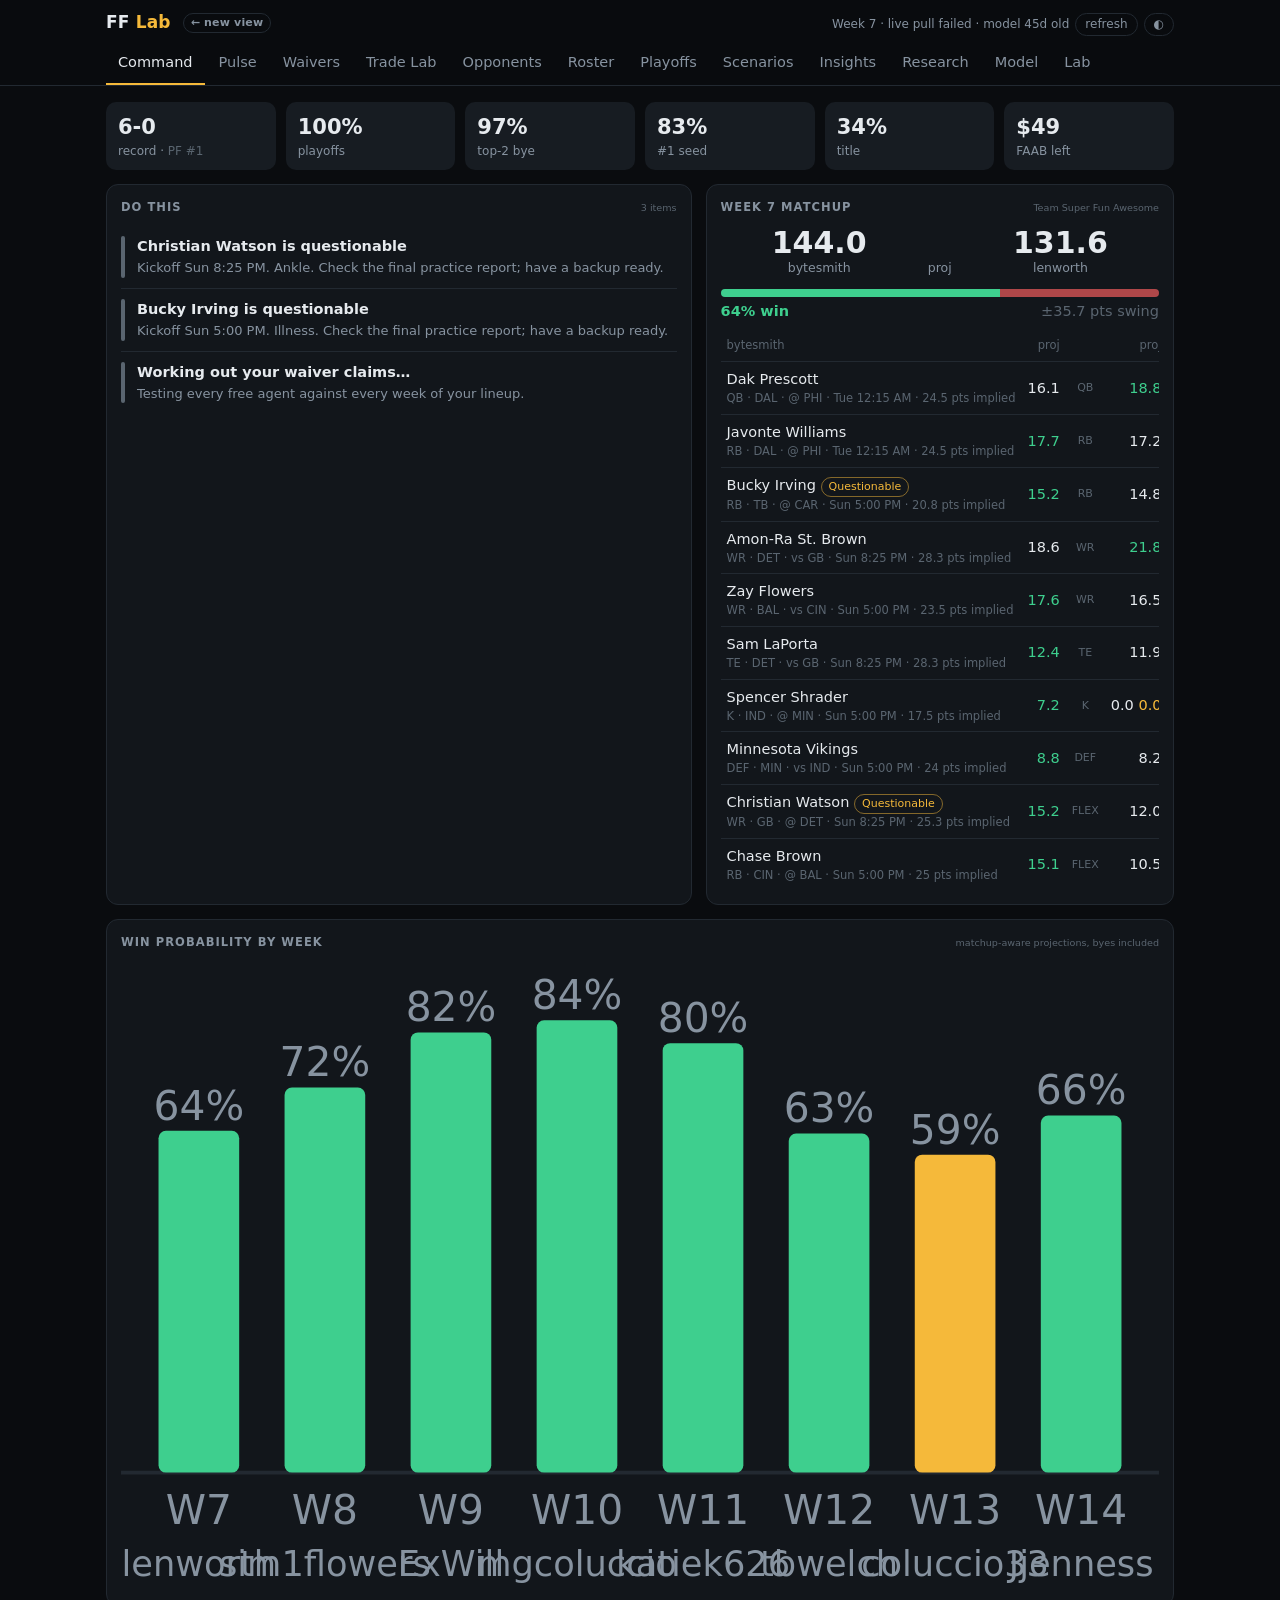
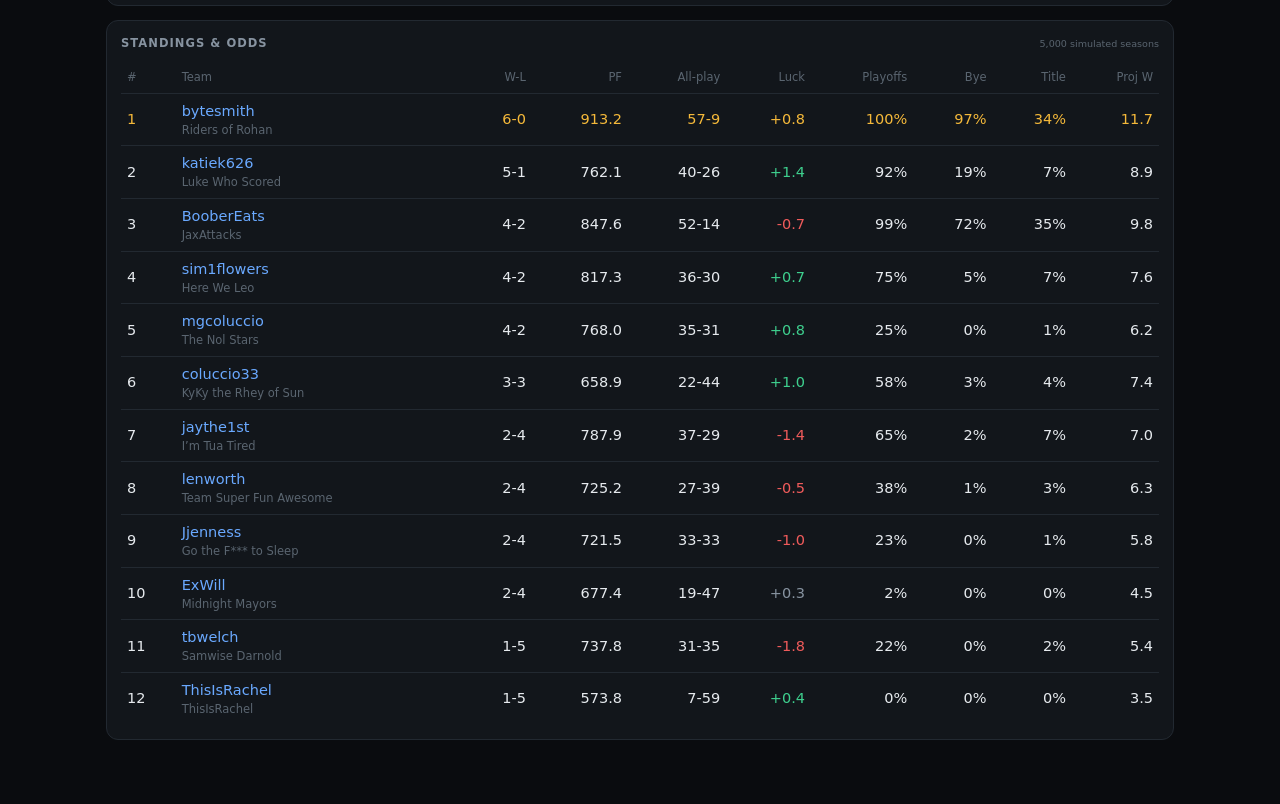
==== classic.html @ d2682516 "New simplified site: Overview, Signals, Workshop (classic view kept) - Projections: Sleeper's number" ====
<!doctype html>
<html lang="en">
<head>
<meta charset="utf-8">
<meta name="viewport" content="width=device-width, initial-scale=1, viewport-fit=cover">
<meta name="theme-color" content="#0a0c0f">
<meta name="apple-mobile-web-app-capable" content="yes">
<title>FF Lab · Classic</title>
<link rel="stylesheet" href="css/app.css?v=1792645747">
</head>
<body>
<header class="top"><div class="top-in">
  <div class="brand">
    <h1>FF <b>Lab</b> <a class="pill" href="index.html" style="font-size:11px;vertical-align:middle;margin-left:6px">← new view</a></h1>
    <span class="stamp"><span id="stamp-t">loading…</span><button id="refresh" title="pull live data again">refresh</button><button id="theme" title="toggle theme">◐</button></span>
  </div>
  <nav>
    <button data-tab="command">Command</button>
    <button data-tab="pulse">Pulse</button>
    <button data-tab="waivers">Waivers</button>
    <button data-tab="trade">Trade Lab</button>
    <button data-tab="opponents">Opponents</button>
    <button data-tab="roster">Roster</button>
    <button data-tab="playoffs">Playoffs</button>
    <button data-tab="scenarios">Scenarios</button>
    <button data-tab="insights">Insights</button>
    <button data-tab="research">Research</button>
    <button data-tab="model">Model</button>
    <button data-tab="lab">Lab</button>
  </nav>
</div></header>
<main><div class="loading">loading league…</div></main>
<script type="module" src="js/app.js?v=1792645747"></script>
</body>
</html>
---- css/app.css ----
:root {
  --bg: #0a0c0f; --panel: #12161b; --panel2: #171c22; --line: #222931; --text: #e6eaee;
  --dim: #8793a0; --faint: #5a6570;
  --act: #f5b93a; --good: #3ecf8e; --bad: #ef5b5b; --info: #6aa9ff;
  --radius: 12px;
}
:root[data-theme="light"] {
  --bg: #f4f5f7; --panel: #ffffff; --panel2: #f7f8fa; --line: #e3e6ea; --text: #15191e;
  --dim: #5d6873; --faint: #9aa4ae; --act: #c98a00; --good: #13985e; --bad: #d23d3d; --info: #2f6fd6;
}
* { box-sizing: border-box; }
html, body { margin: 0; background: var(--bg); color: var(--text); }
body { font: 14.5px/1.45 -apple-system, BlinkMacSystemFont, "Inter", system-ui, sans-serif;
       -webkit-font-smoothing: antialiased; }
a { color: var(--info); text-decoration: none; }
button { font: inherit; color: inherit; }
.num { font-variant-numeric: tabular-nums; }

/* shell */
.top { position: sticky; top: 0; z-index: 5; background: color-mix(in srgb, var(--bg) 88%, transparent);
       backdrop-filter: blur(10px); border-bottom: 1px solid var(--line); }
.top-in { max-width: 1100px; margin: 0 auto; padding: 10px 16px 0; }
.brand { display: flex; align-items: baseline; gap: 10px; justify-content: space-between; }
.brand h1 { font-size: 17px; margin: 0; letter-spacing: .01em; }
.brand h1 b { color: var(--act); }
.stamp { color: var(--dim); font-size: 12px; }
.stamp button { background: none; border: 1px solid var(--line); border-radius: 999px; padding: 2px 9px; margin-left: 6px; cursor: pointer; color: var(--dim); }
nav { display: flex; gap: 2px; overflow-x: auto; scrollbar-width: none; margin-top: 8px; }
nav::-webkit-scrollbar { display: none; }
nav button { background: none; border: 0; padding: 8px 12px 10px; color: var(--dim); cursor: pointer;
             border-bottom: 2px solid transparent; white-space: nowrap; font-weight: 500; }
nav button.on { color: var(--text); border-bottom-color: var(--act); }
main { max-width: 1100px; margin: 0 auto; padding: 16px 16px 64px; }

/* blocks */
.grid { display: grid; gap: 14px; }
@media (min-width: 900px) { .grid.two { grid-template-columns: 1.25fr 1fr; } .grid.half { grid-template-columns: 1fr 1fr; } }
.card { background: var(--panel); border: 1px solid var(--line); border-radius: var(--radius); padding: 14px; min-width: 0; }
.card h2 { font-size: 11.5px; text-transform: uppercase; letter-spacing: .09em; color: var(--dim); margin: 0 0 10px; font-weight: 600;
           display: flex; justify-content: space-between; align-items: baseline; gap: 8px; }
.card h2 small { text-transform: none; letter-spacing: 0; font-weight: 400; color: var(--faint); }
.muted { color: var(--dim); } .faint { color: var(--faint); }
.good { color: var(--good); } .bad { color: var(--bad); } .act { color: var(--act); }
.pill { display: inline-block; font-size: 11px; padding: 1px 7px; border-radius: 999px; border: 1px solid var(--line); color: var(--dim); white-space: nowrap; }
.pill.bad { border-color: color-mix(in srgb, var(--bad) 50%, transparent); color: var(--bad); }
.pill.act { border-color: color-mix(in srgb, var(--act) 50%, transparent); color: var(--act); }
.pill.good { border-color: color-mix(in srgb, var(--good) 50%, transparent); color: var(--good); }
.scroll { overflow-x: auto; }
.row { display: flex; gap: 10px; align-items: center; }
.sp { flex: 1; }

/* tables */
table { width: 100%; border-collapse: collapse; font-variant-numeric: tabular-nums; }
th, td { padding: 7px 6px; border-bottom: 1px solid var(--line); text-align: right; white-space: nowrap; }
th { color: var(--faint); font-weight: 500; font-size: 11.5px; }
th.l, td.l { text-align: left; }
tr.me td { color: var(--act); }
tr:last-child td { border-bottom: 0; }
td .sub { display: block; color: var(--faint); font-size: 11.5px; }

/* actions */
.action { display: grid; grid-template-columns: 4px 1fr; gap: 12px; padding: 10px 0; border-bottom: 1px solid var(--line); }
.action:last-child { border-bottom: 0; }
.action i { border-radius: 4px; background: var(--faint); }
.action.hi i { background: var(--act); } .action.warn i { background: var(--bad); } .action.ok i { background: var(--good); }
.action b { display: block; font-weight: 600; }
.action p { margin: 2px 0 0; color: var(--dim); font-size: 13px; }

/* matchup */
.vs { display: grid; grid-template-columns: 1fr auto 1fr; gap: 10px; align-items: end; text-align: center; }
.vs .big { font-size: 30px; font-weight: 700; font-variant-numeric: tabular-nums; line-height: 1.1; }
.vs .who { color: var(--dim); font-size: 12.5px; }
.bar { height: 8px; border-radius: 99px; background: var(--panel2); overflow: hidden; display: flex; margin: 12px 0 4px; }
.bar span { display: block; height: 100%; }
.slots td:nth-child(3) { color: var(--faint); font-size: 11px; text-align: center; }

/* player cell */
.pl { display: flex; flex-direction: column; }
.pl .n { font-weight: 500; }
.pl .m { color: var(--faint); font-size: 11.5px; }

/* forms */
select, input[type=search], input[type=text] { background: var(--panel2); color: var(--text); border: 1px solid var(--line);
  border-radius: 8px; padding: 7px 9px; font: inherit; max-width: 100%; }
.chips { display: flex; flex-wrap: wrap; gap: 6px; margin: 8px 0; min-height: 30px; }
.chip { background: var(--panel2); border: 1px solid var(--line); border-radius: 999px; padding: 3px 4px 3px 10px; font-size: 13px; display: inline-flex; gap: 6px; align-items: center; }
.chip button { background: none; border: 0; cursor: pointer; color: var(--faint); padding: 0 4px; }
.btn { background: var(--act); color: #111; border: 0; border-radius: 8px; padding: 8px 14px; font-weight: 600; cursor: pointer; }
.btn:disabled { opacity: .4; cursor: default; }
.btn.ghost { background: none; color: var(--text); border: 1px solid var(--line); }
.seg { display: inline-flex; border: 1px solid var(--line); border-radius: 8px; overflow: hidden; }
.seg button { background: none; border: 0; padding: 5px 10px; cursor: pointer; color: var(--dim); font-size: 13px; }
.seg button.on { background: var(--panel2); color: var(--text); }

/* stats */
.kpis { display: grid; grid-template-columns: repeat(auto-fit, minmax(120px, 1fr)); gap: 10px; }
.kpi { background: var(--panel2); border-radius: 10px; padding: 10px 12px; }
.kpi .v { font-size: 21px; font-weight: 700; font-variant-numeric: tabular-nums; }
.kpi .k { color: var(--dim); font-size: 12px; }
.kpi .d { font-size: 12px; }

/* heat */
.heat td.h { font-weight: 500; }

/* feed */
.feed-item { padding: 9px 0; border-bottom: 1px solid var(--line); display: grid; grid-template-columns: 70px 1fr; gap: 10px; }
.feed-item:last-child { border-bottom: 0; }
.feed-item time { color: var(--faint); font-size: 12px; }

/* reports */
.report { max-width: 760px; }
.report h1 { font-size: 22px; margin: 0 0 4px; }
.report h2 { font-size: 16px; margin: 22px 0 8px; text-transform: none; letter-spacing: 0; color: var(--text); }
.report p, .report li { color: color-mix(in srgb, var(--text) 88%, var(--dim)); }
.report table { margin: 10px 0; }
.report code { background: var(--panel2); padding: 1px 5px; border-radius: 5px; }
.report blockquote { margin: 10px 0; padding: 8px 12px; border-left: 3px solid var(--act); background: var(--panel2); border-radius: 0 8px 8px 0; }
.list-item { padding: 10px 0; border-bottom: 1px solid var(--line); cursor: pointer; }
.list-item:last-child { border-bottom: 0; }

/* charts */
svg.chart { width: 100%; height: auto; display: block; overflow: visible; }
svg.chart text { fill: var(--dim); font-size: 11px; font-family: inherit; }
svg.chart .axis { stroke: var(--line); }
.legend { display: flex; gap: 14px; font-size: 12px; color: var(--dim); margin-top: 6px; flex-wrap: wrap; }
.legend span::before { content: ""; display: inline-block; width: 10px; height: 3px; border-radius: 2px; background: var(--c); margin-right: 6px; vertical-align: middle; }
.spark { vertical-align: middle; }

.empty { color: var(--faint); padding: 18px 0; text-align: center; }
.loading { padding: 40px; text-align: center; color: var(--dim); }
.report th:first-child, .report td:first-child { text-align: left; }
.report table { display: block; overflow-x: auto; }
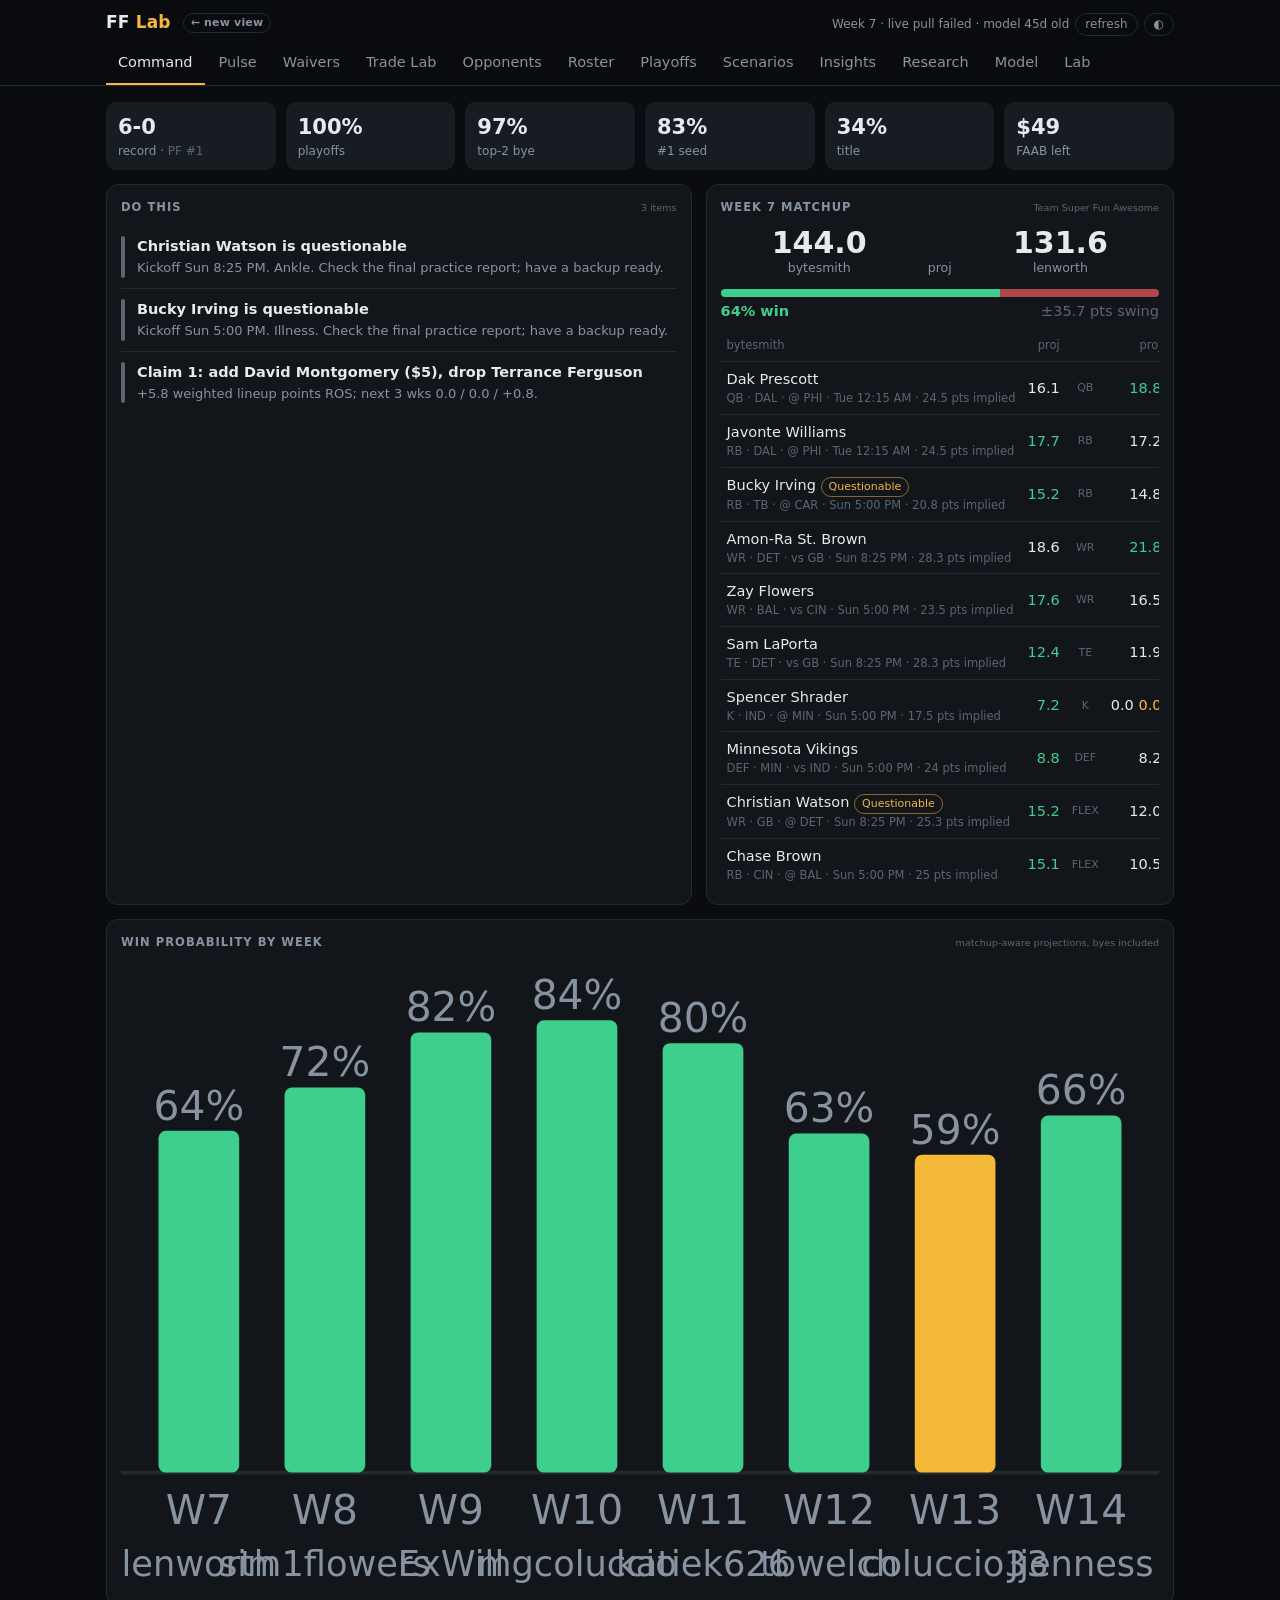
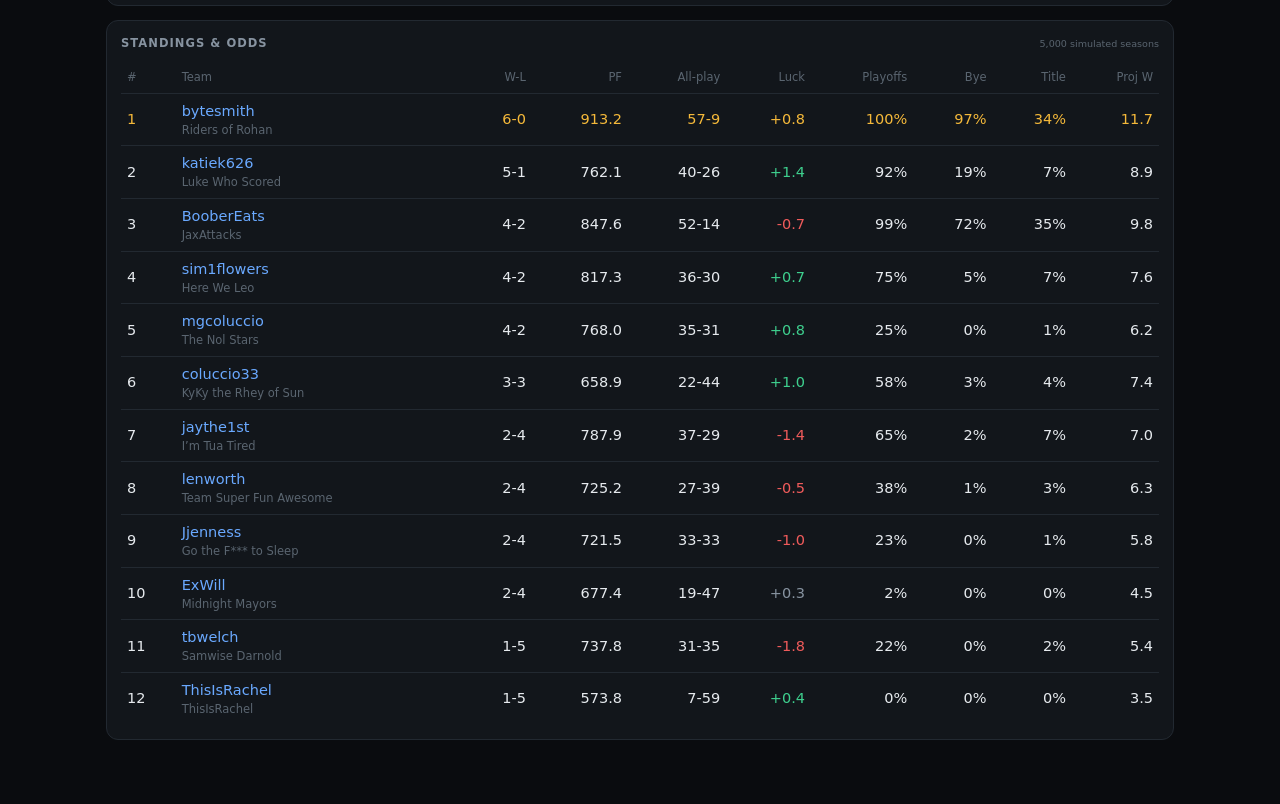
==== commit a9310fc4: "Overview: trade fits use 4-week averages and spare players; hide tooltip on scroll Co-Authored-By: C" ====
--- a/classic.html
+++ b/classic.html
@@ -6,7 +6,7 @@
 <meta name="theme-color" content="#0a0c0f">
 <meta name="apple-mobile-web-app-capable" content="yes">
 <title>FF Lab · Classic</title>
-<link rel="stylesheet" href="css/app.css?v=1792645747">
+<link rel="stylesheet" href="css/app.css?v=1792645849">
 </head>
 <body>
 <header class="top"><div class="top-in">
@@ -30,6 +30,6 @@
   </nav>
 </div></header>
 <main><div class="loading">loading league…</div></main>
-<script type="module" src="js/app.js?v=1792645747"></script>
+<script type="module" src="js/app.js?v=1792645849"></script>
 </body>
 </html>
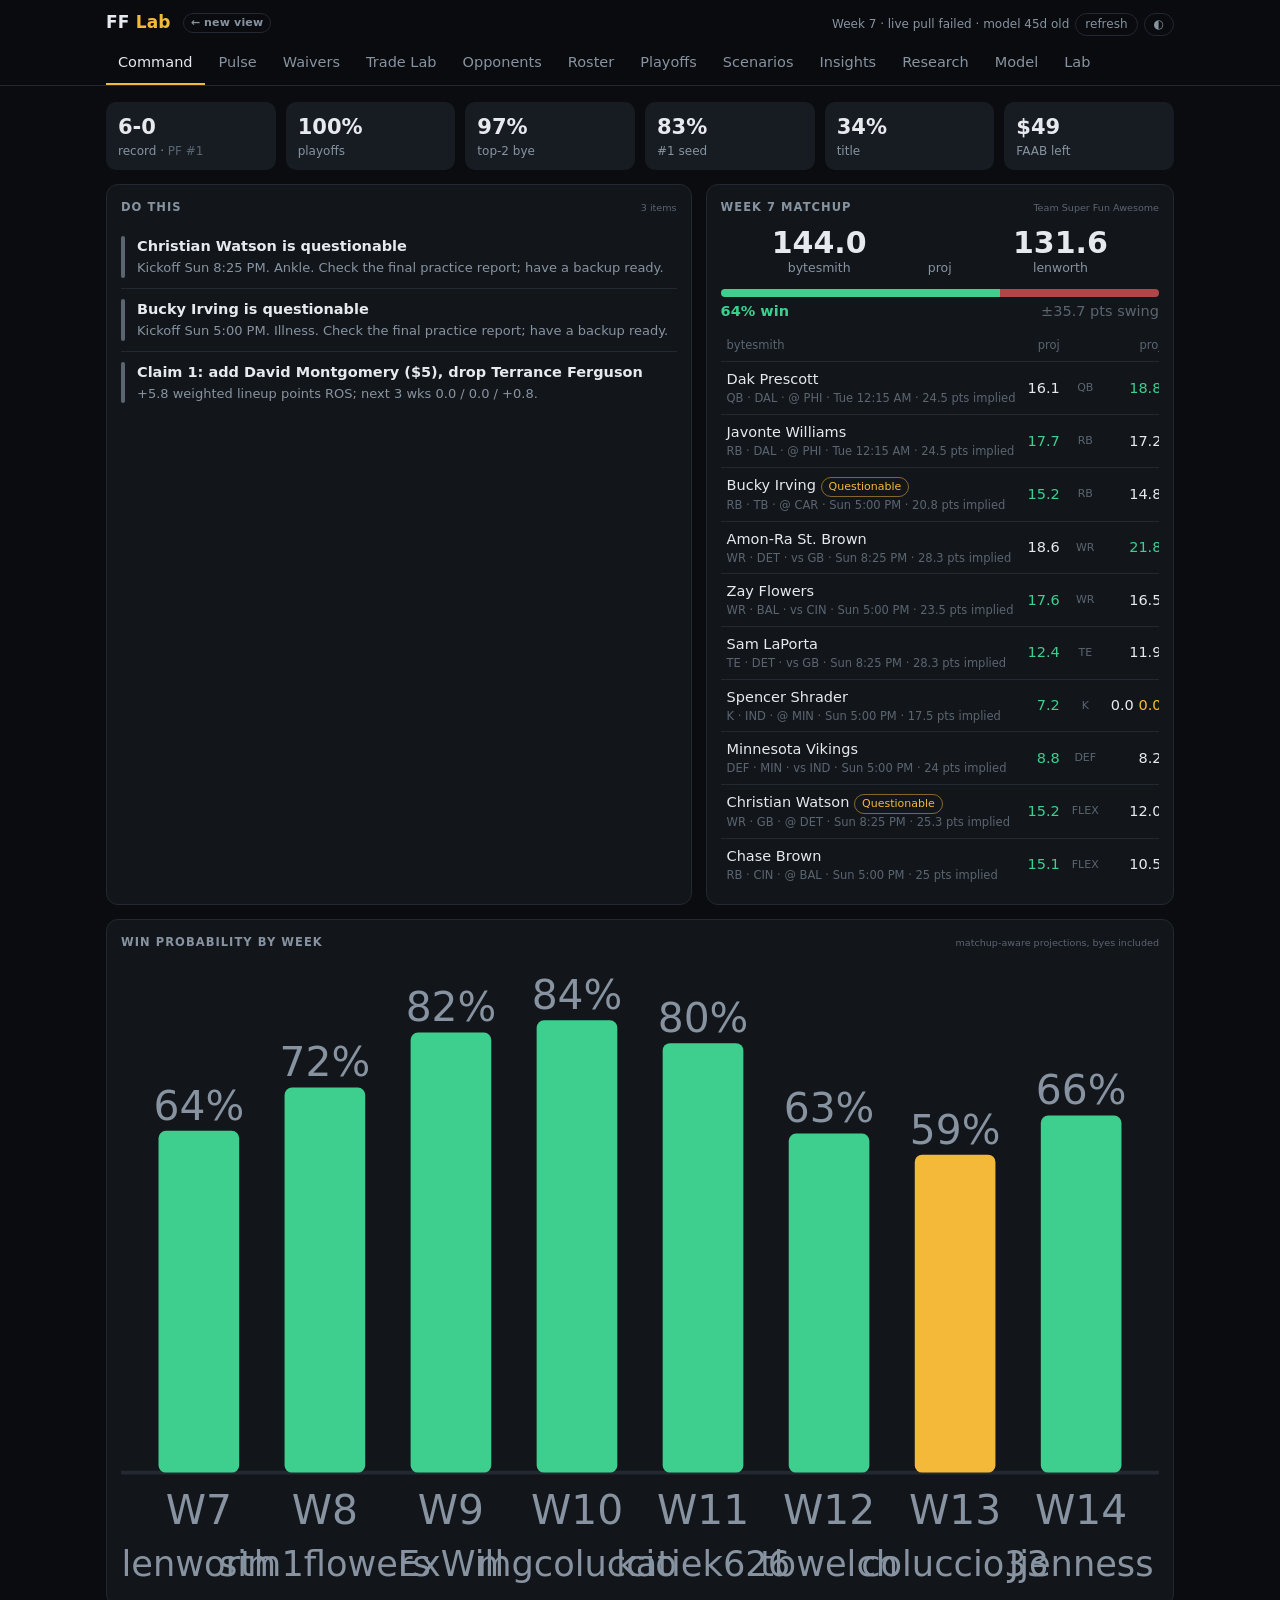
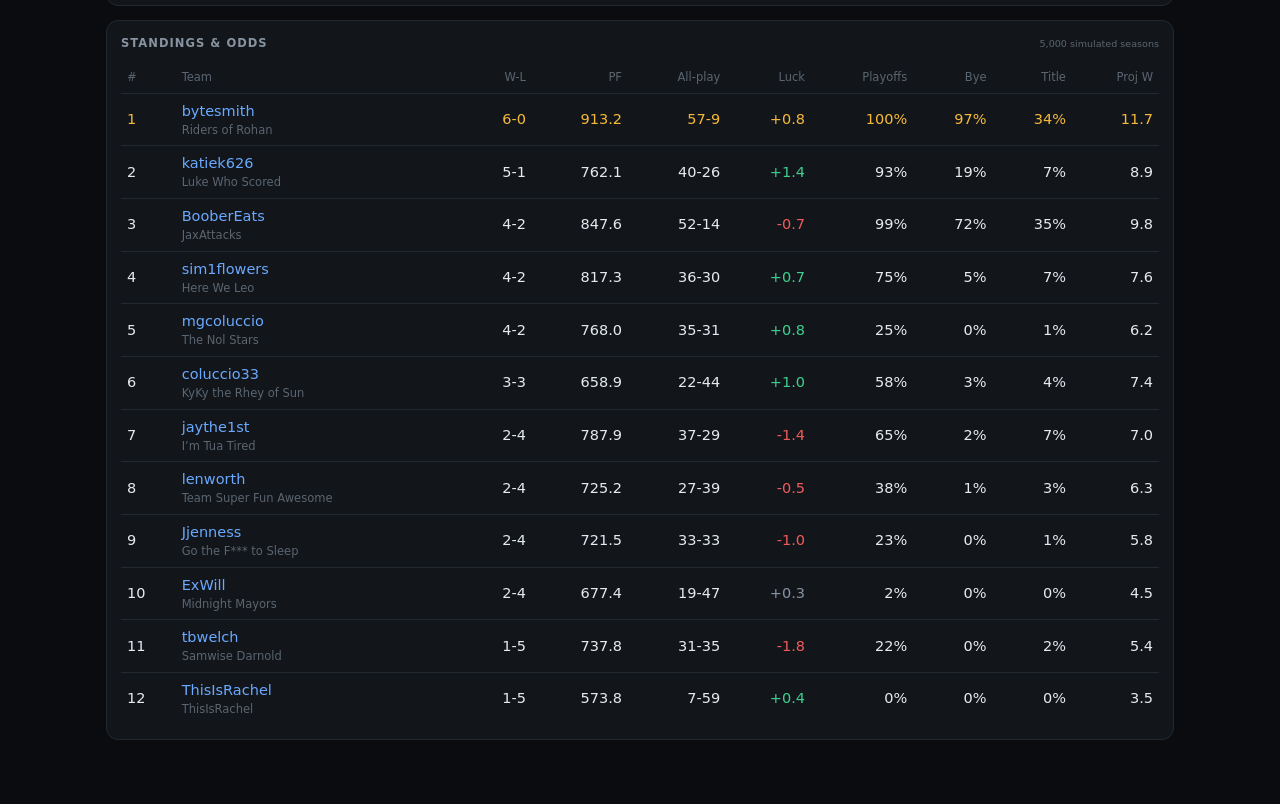
==== commit 47bcdd27: "Charts tab: usage scatter (WOPR, shares, opportunities, expected points, projections, trade value) w" ====
--- a/classic.html
+++ b/classic.html
@@ -6,7 +6,7 @@
 <meta name="theme-color" content="#0a0c0f">
 <meta name="apple-mobile-web-app-capable" content="yes">
 <title>FF Lab · Classic</title>
-<link rel="stylesheet" href="css/app.css?v=1792645849">
+<link rel="stylesheet" href="css/app.css?v=1792654421">
 </head>
 <body>
 <header class="top"><div class="top-in">
@@ -30,6 +30,6 @@
   </nav>
 </div></header>
 <main><div class="loading">loading league…</div></main>
-<script type="module" src="js/app.js?v=1792645849"></script>
+<script type="module" src="js/app.js?v=1792654421"></script>
 </body>
 </html>
